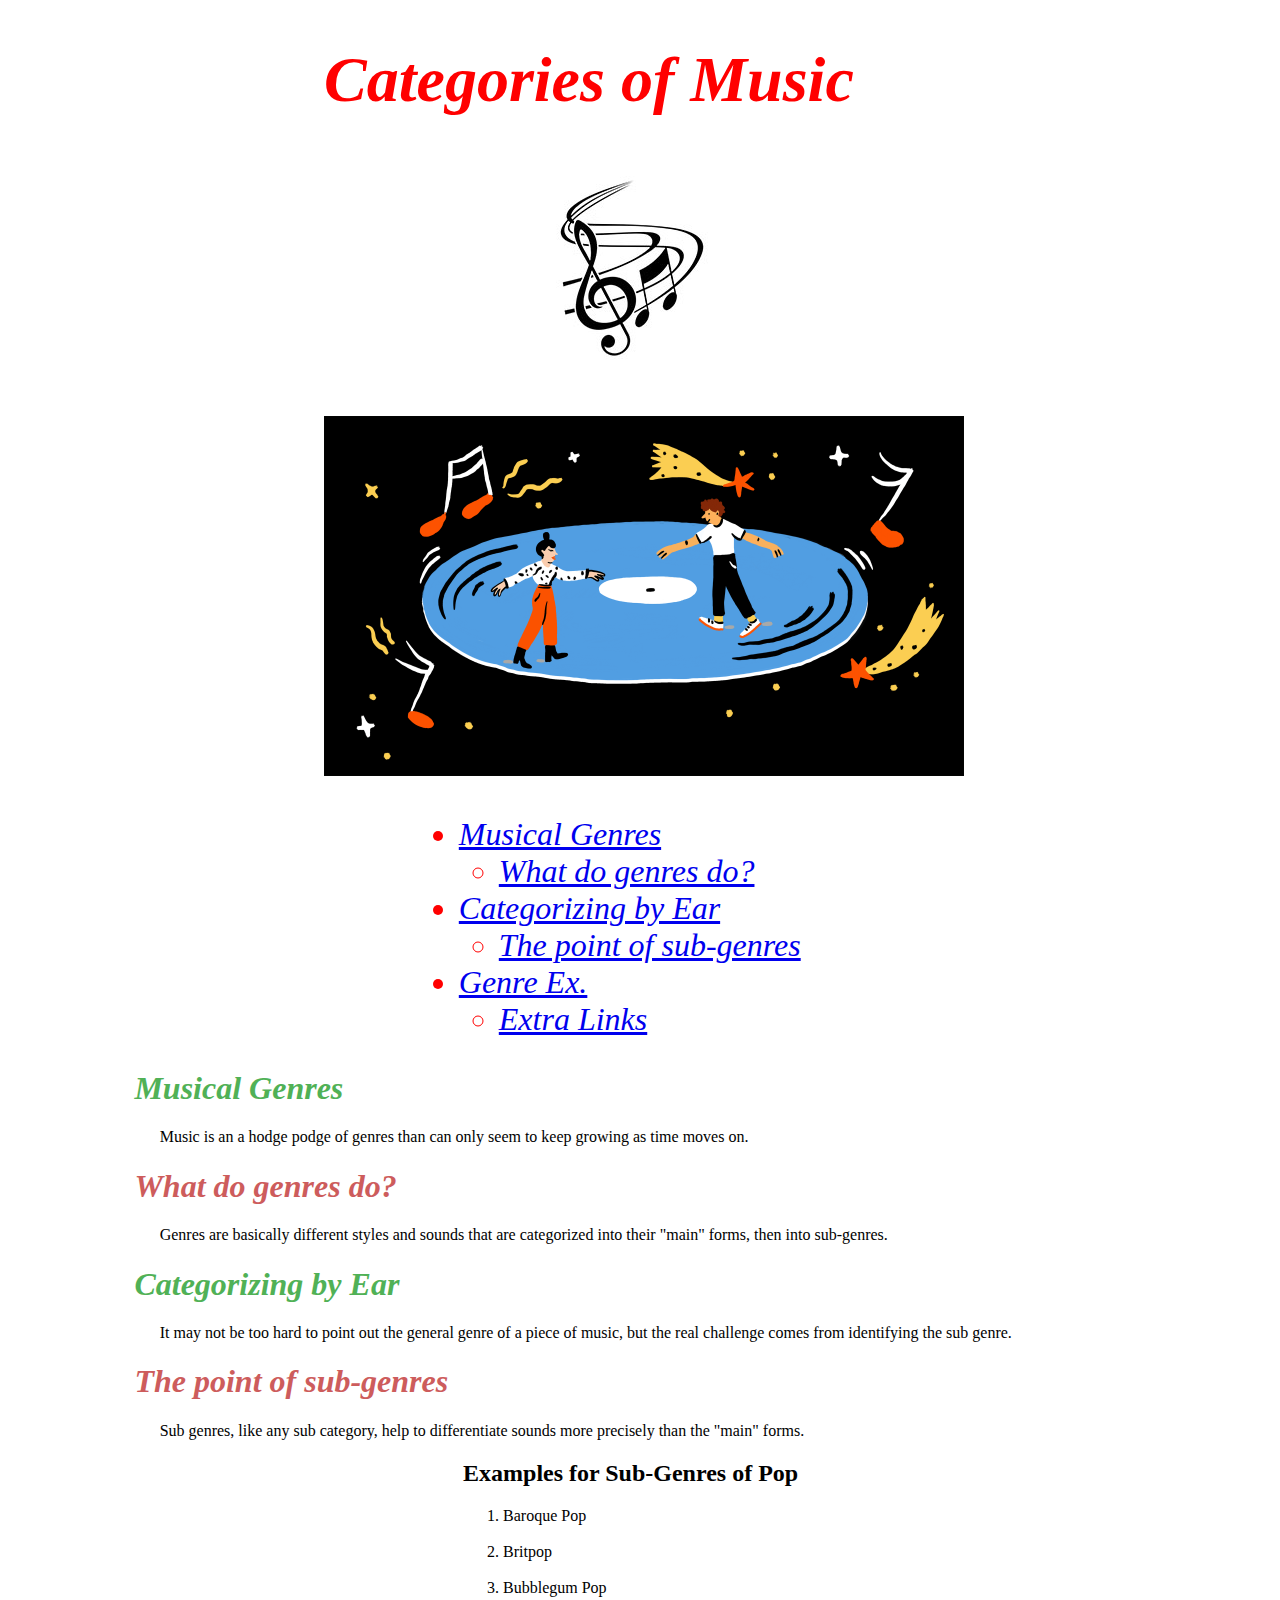
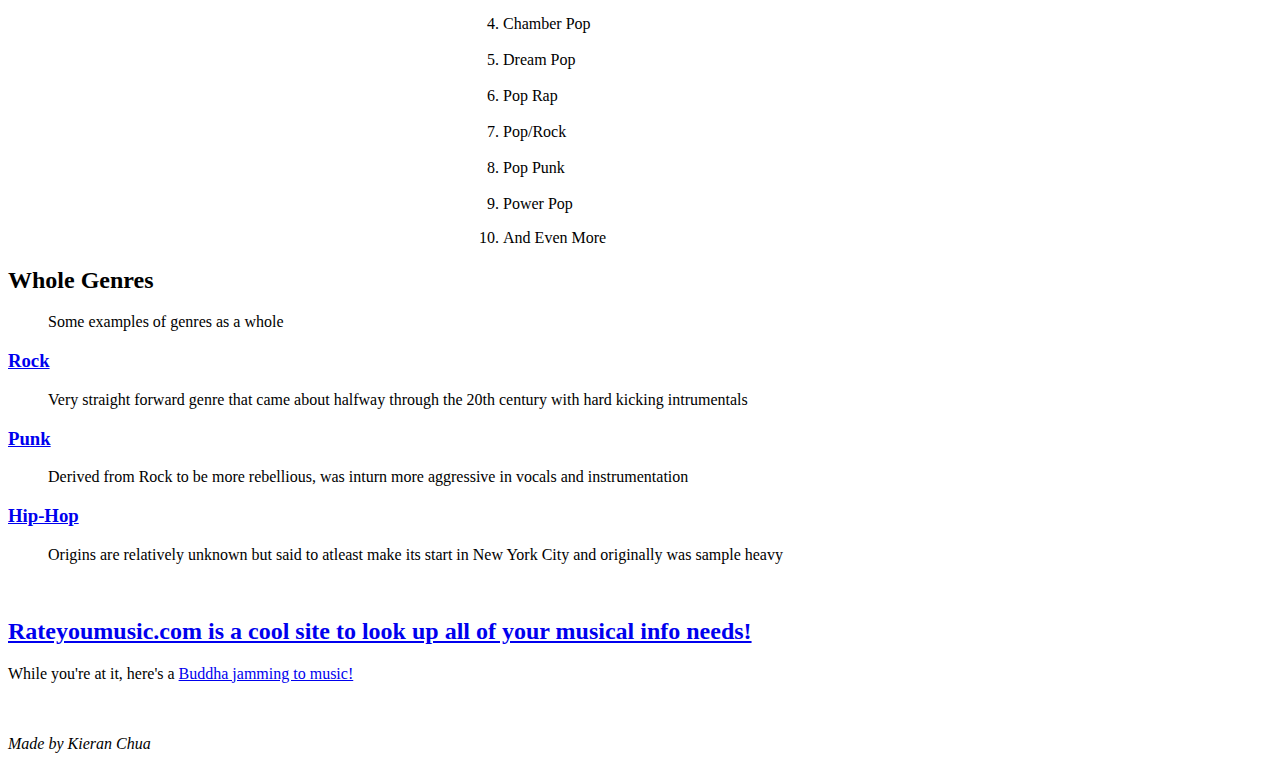
==== index.html @ b593fa6c "Update index.html" ====
<!doctype html>
<html>
<head>
<meta charset="utf-8">
<title>Musical Information</title>
	
	<style>
	
		div.Header {
			width: 50%;
			margin: 0 auto;
			color:red;
			font-family: Georgia,"Times New Roman",serif;
			font-size: 2em;
			font-weight: normal;
			font-style: italic;
		}
		
		nav.inventory {
			width:70%;
			margin:0 auto;
		}
		
		.pictureone {
			margin-left: 200px
		}
		
		.MG2 {
			width: 95%;
			margin: 0 auto;
		}
		div.MainGenre {
			width: 80%;
			margin: 0 auto;
		}
		
		div.SubGenre {
			width: 80%;
			margin: 0 auto;
		}
		
		.picturetwo {
			width: 640px;
			height: 360px;
			margin: auto;
		}
		
		.poplist {
			width: 35%;
			margin: auto;
		}
			
		
	
	</style>
	
	<link rel="stylesheet" href="styles.css">
		  
</head>

<body>
	<div class = "Header">
		<header>
			<h1 id="top">Categories of Music</h1>
		</header>
			<p><img src="assets/images/gallery_hero_il_fullxfull.1161451581_tez0.jpg" class = "pictureone"></p>
			<p><img src="assets/images/2019-Petrusch-BestAlbum (1).gif" width="" height="" alt="" class = "picturetwo"/></p>
		<nav class = "inventory">
			<ul>
			<li><a href="#one" title="Musical Genres">Musical Genres</a>
				<ul><li><a href="one-two" title="What do genres do?">What do genres do?</a></li></ul>
			</li>
			<li><a href="#two" title="Categorizing by Ear">Categorizing by Ear</a>
				<ul><li><a href="two-two" title="The point of sub-genres">The point of sub-genres</a></li></ul>
			</li>
			<li><a href="#three" title="Genre Ex.">Genre Ex.</a>
				<ul><li><a href="cool links" title="Extra Links">Extra Links</a></li></ul>
			</li>
			</ul>
		</nav>
	</div>
<div class = "MainGenre">
	<section>
  		<h1 class = "MG" style ="color:#50B156" id="one"><i>Musical Genres</i></h1>
  		<p class = "MG2">Music is an a hodge podge of genres than can only seem to keep growing as time moves on.</p>
	</section>
		
	<article>
  		<h1 class = "MG" style ="color: indianred" id="one-two"><i>What do genres do?</i></h1>
  		<p class = "MG2">Genres are basically different styles and sounds that are categorized into their "main" forms, then into sub-genres.</p>
	</article>
</div>	
<div class = "SubGenre">		
	<section>
  		<h1 class = "MG" style ="color:#50B156" id="two"><i>Categorizing by Ear</i></h1>
  		<p class = "MG2">It may not be too hard to point out the general genre of a piece of music, but the real challenge comes from identifying the sub genre.</p>
	</section>
		
	<article>
  		<h1 class = "MG" style ="color: indianred" id="two-two"><i>The point of sub-genres</i></h1>
  		<p class = "MG2">Sub genres, like any sub category, help to differentiate sounds more precisely than the "main" forms.</p>
	
		<aside class = "poplist">
			<h2 id="three">Examples for Sub-Genres of Pop</h2>
			<ol>
				<li>Baroque Pop</li> 
				<br><li>Britpop</li> 
				<br><li>Bubblegum Pop</li> 
				<br><li>Chamber Pop</li> 
				<br><li>Dream Pop</li> 
				<br><li>Pop Rap</li> 
				<br><li>Pop/Rock</li> 
				<br><li>Pop Punk</li> 
				<br><li>Power Pop</li>
				<li><p>And Even More</p></li>
			</ol>
		</aside>
	</article>
</div>		
	<div class="GenreExample">
		
		<dl>
			<h2><dt>Whole Genres</dt></h2>
			<dd>Some examples of genres as a whole</dd>
			<h3><dt><a href="rock.html" title="link to rock genre">Rock</a></dt></h3>
			<dd>Very straight forward genre that came about halfway through the 20th century with hard kicking intrumentals</dd>
			<h3><dt><a href="punk.html" title="link to punk genre">Punk</a></dt></h3>
			<dd>Derived from Rock to be more rebellious, was inturn more aggressive in vocals and instrumentation</dd>
			<h3><dt><a href="hiphop.html" title="link to hip hop genre">Hip-Hop</a></dt></h3>
			<dd>Origins are relatively unknown but said to atleast make its start in New York City and originally was sample heavy</dd>
		</dl>
		
	</div>
		<br>
		<h2 id="cool links"><a href="https://rateyourmusic.com/">Rateyoumusic.com is a cool site to look up all of your musical info needs!</a></h2>
		<p>While you're at it, here's a  <a href="assets/images/buddha-cartoon-illustration-street-art-work-sticker-funny-character-listens-loud-music-headphones-dances-like-107361161.jpg" title="Buddha jamming to music!" download>Buddha jamming to music!</a></p>
		<br>
		<br>
		<footer><i>Made by Kieran Chua</i></footer>
	
</body>
</html>
---- styles.css ----
@charset "utf-8";
/* CSS Document */
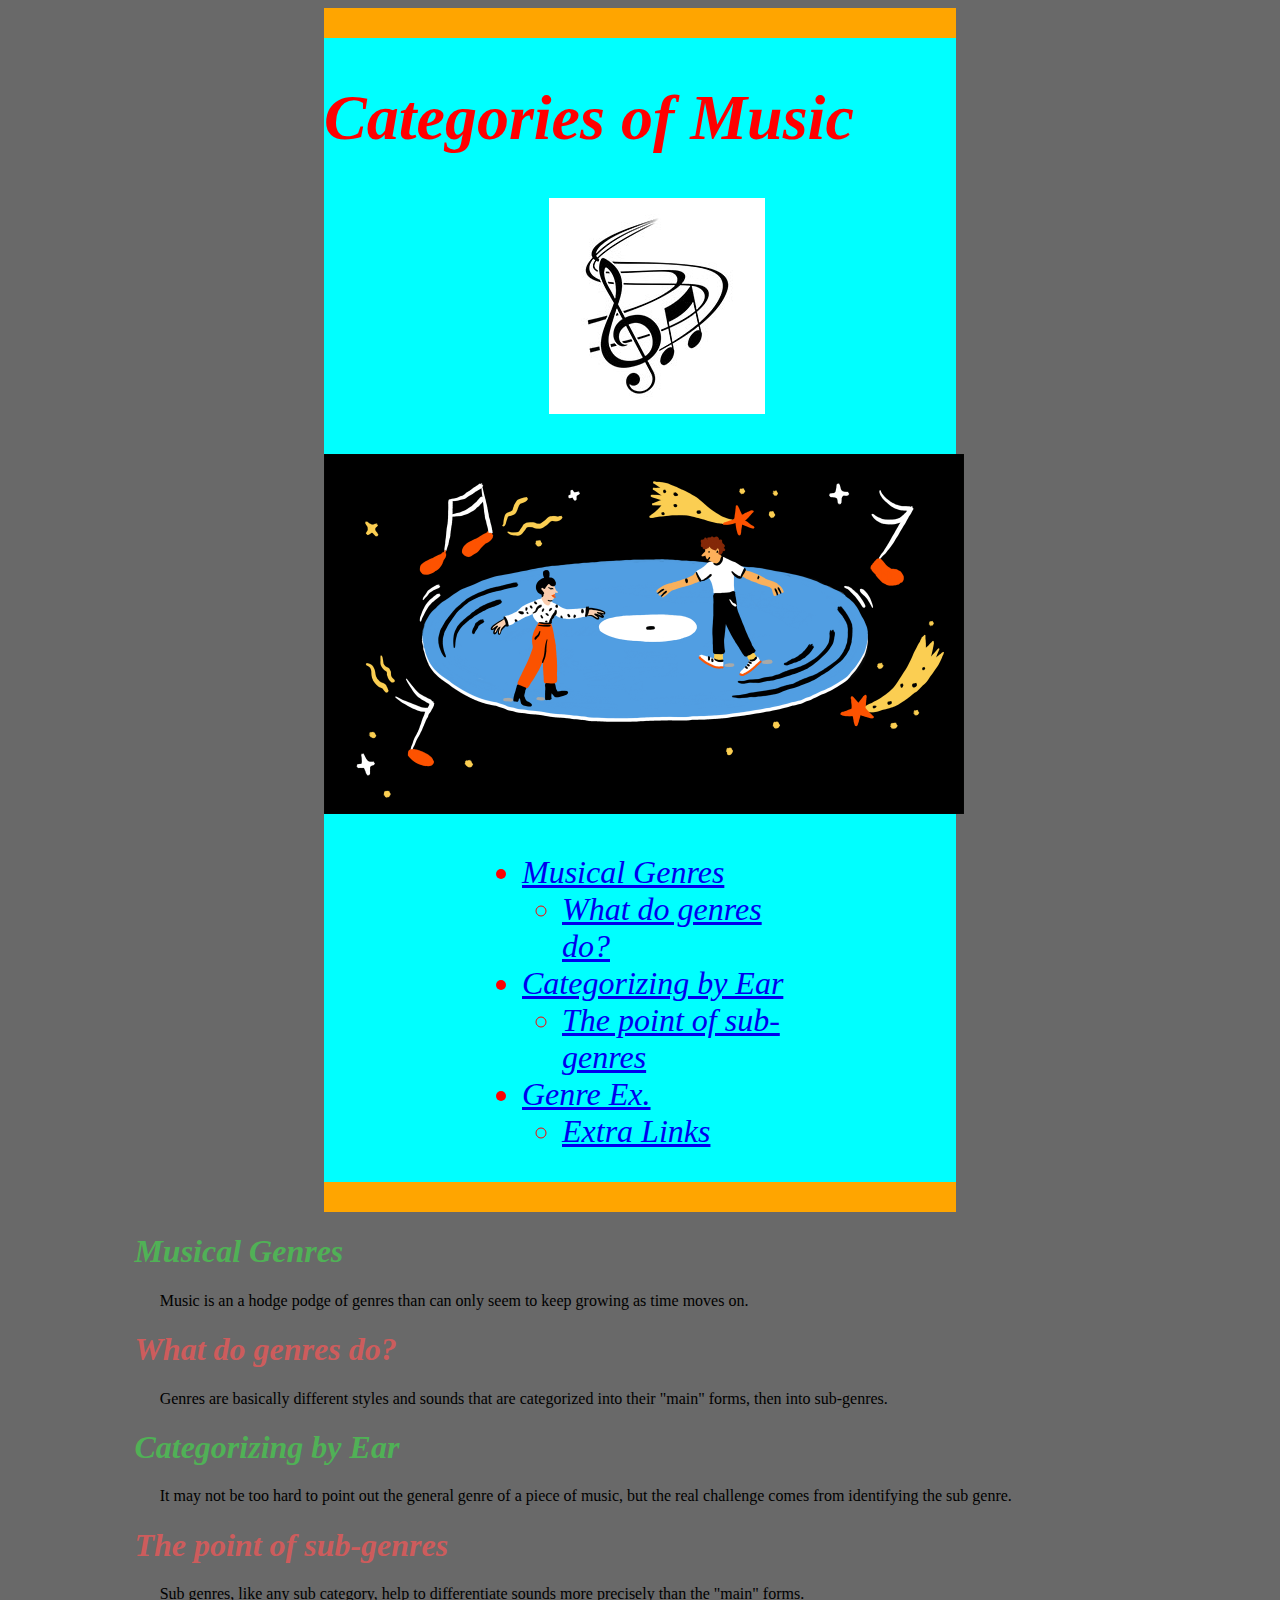
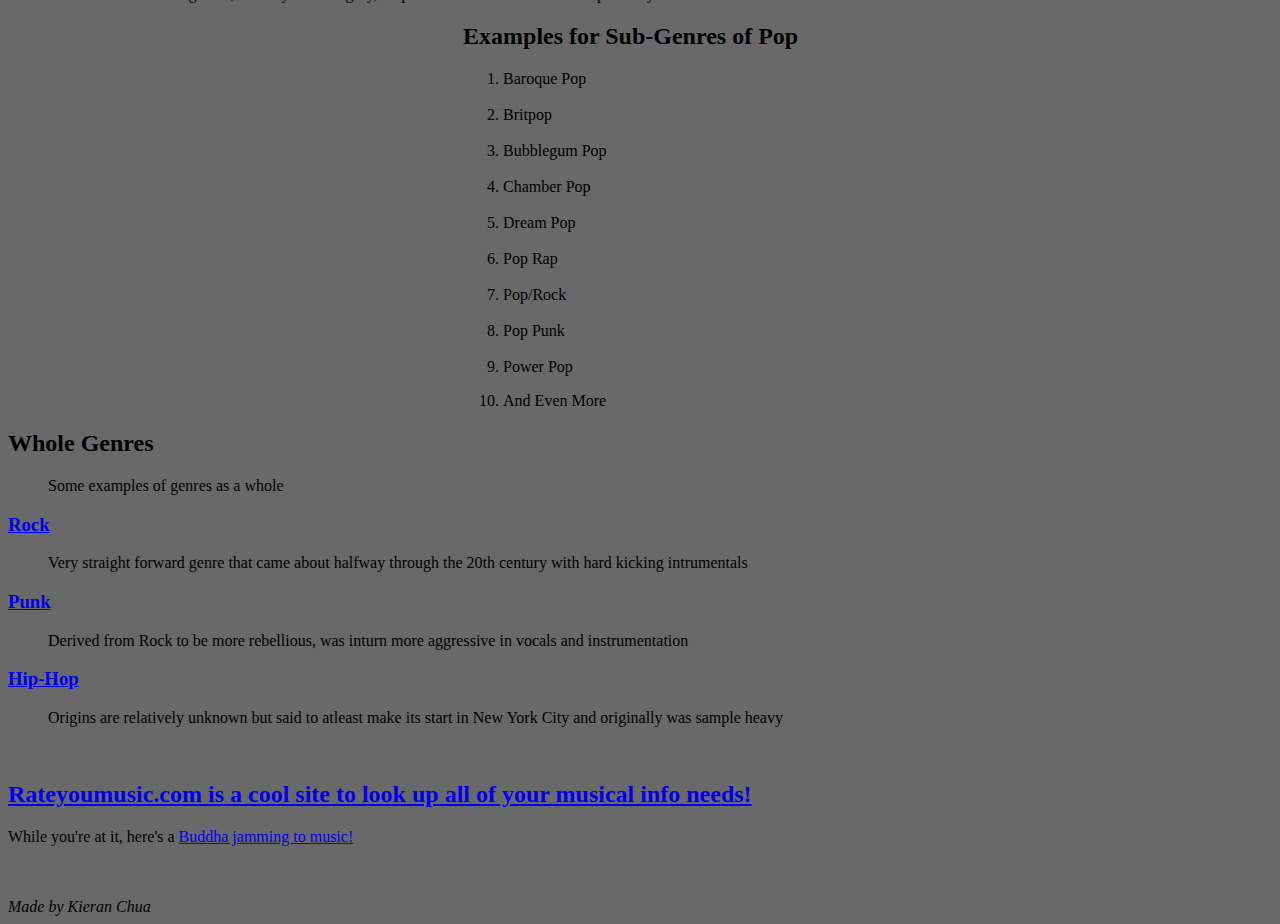
==== commit 2ae1da55: "Update index.html" ====
--- a/index.html
+++ b/index.html
@@ -6,23 +6,28 @@
 	
 	<style>
 	
+		html {
+			background-color: dimgray
+		}
 		div.Header {
 			width: 50%;
 			margin: 0 auto;
 			color:red;
 			font-family: Georgia,"Times New Roman",serif;
 			font-size: 2em;
-			font-weight: normal;
 			font-style: italic;
+			background-color: aqua;
+			border-top: 30px solid orange;
+			border-bottom: 30px solid orange;
 		}
 		
 		nav.inventory {
-			width:70%;
+			width:50%;
 			margin:0 auto;
 		}
 		
 		.pictureone {
-			margin-left: 200px
+			margin-left: 225px
 		}
 		
 		.MG2 {
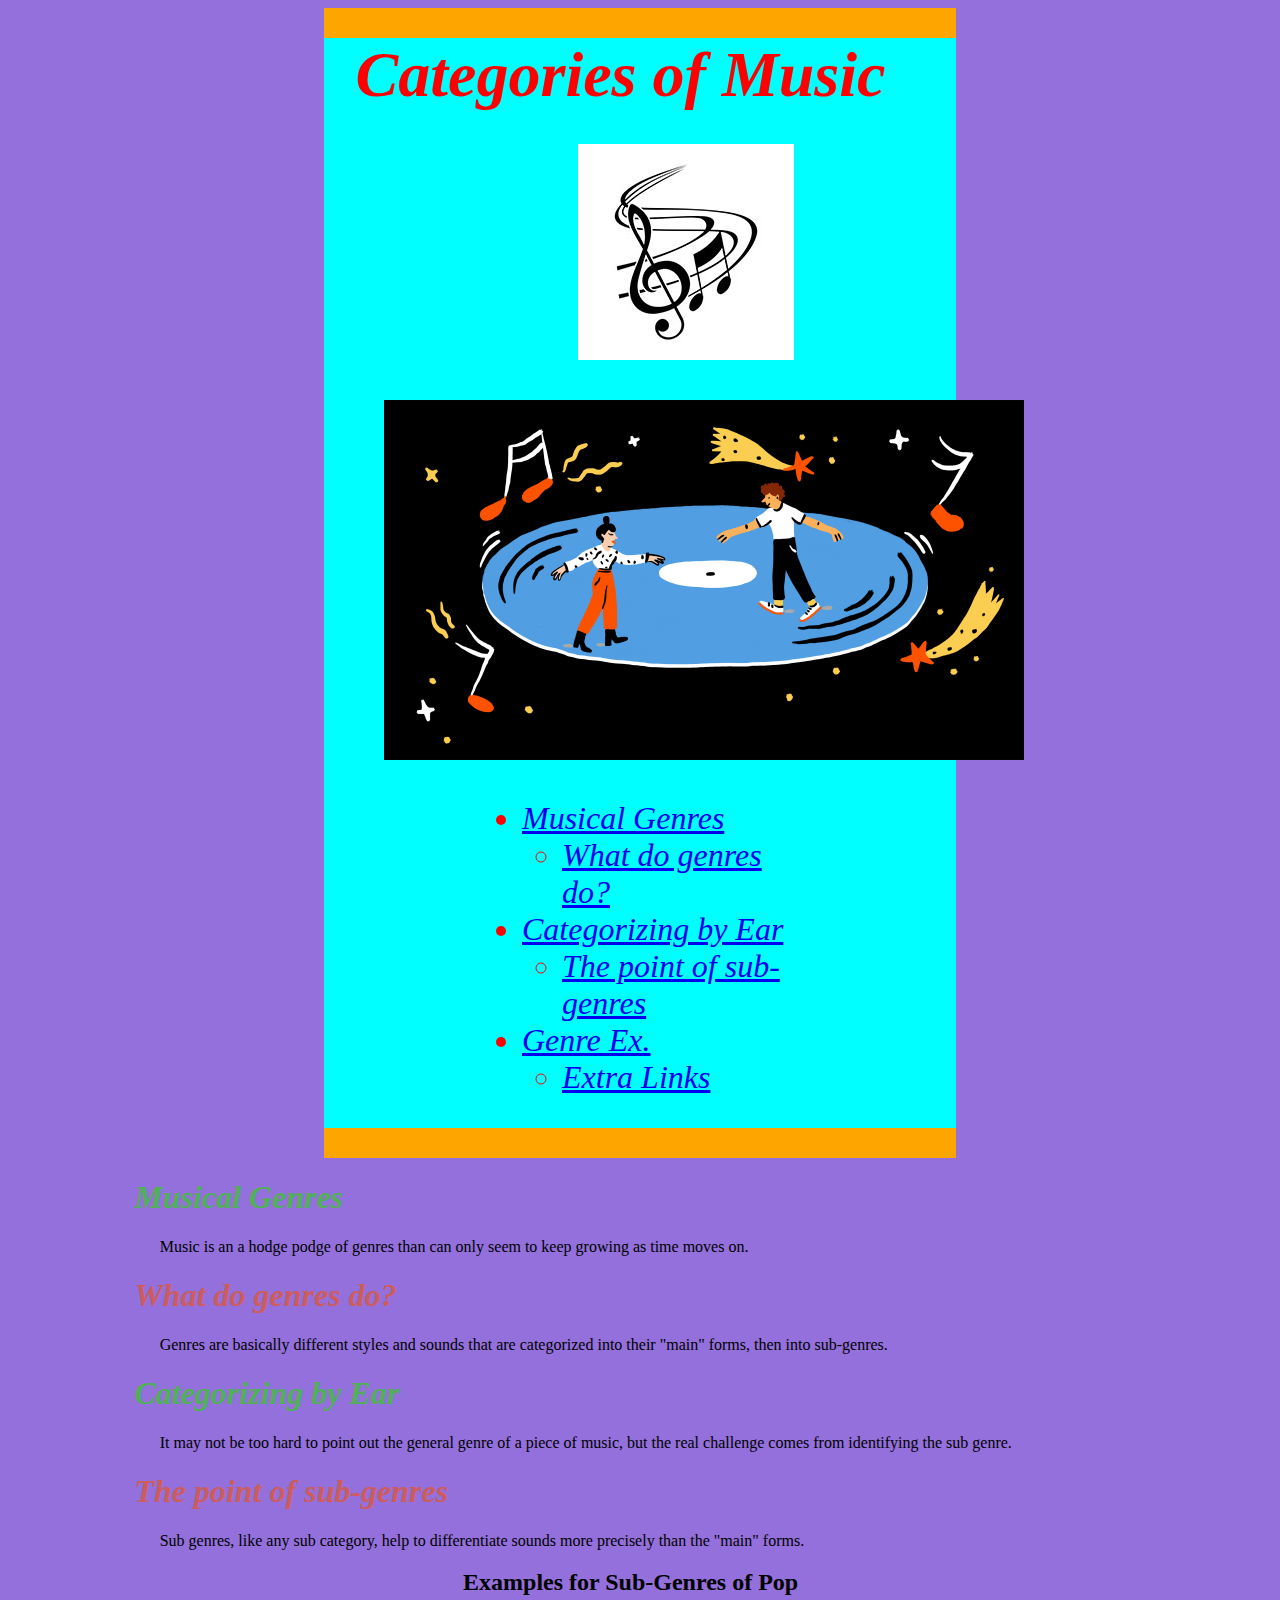
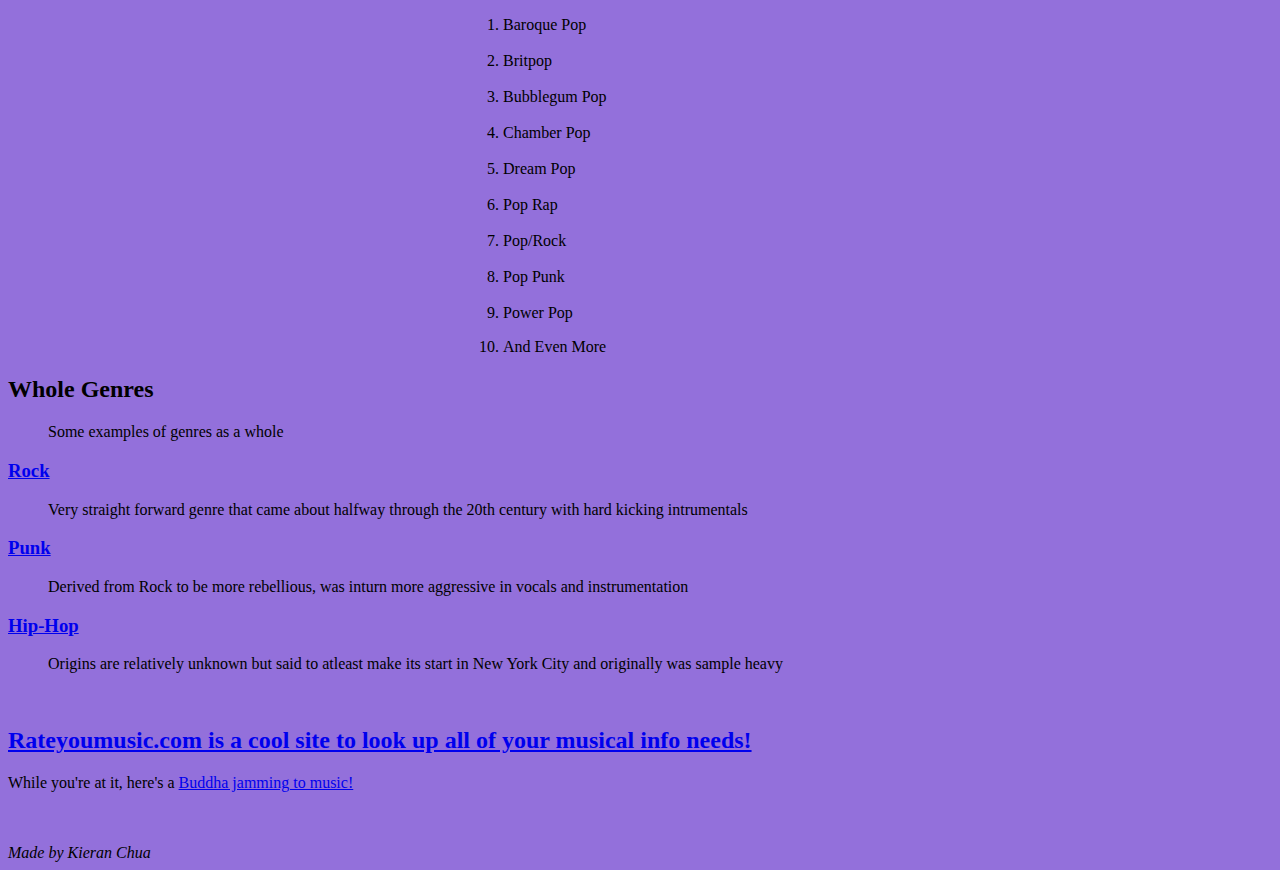
==== commit 7e3c7fc9: "Update index.html" ====
--- a/index.html
+++ b/index.html
@@ -7,7 +7,12 @@
 	<style>
 	
 		html {
-			background-color: dimgray
+			background-color: mediumpurple
+		}
+		
+		.top {
+			width: 90%;
+			margin: auto;
 		}
 		div.Header {
 			width: 50%;
@@ -27,7 +32,7 @@
 		}
 		
 		.pictureone {
-			margin-left: 225px
+			margin-left: 254px
 		}
 		
 		.MG2 {
@@ -47,7 +52,7 @@
 		.picturetwo {
 			width: 640px;
 			height: 360px;
-			margin: auto;
+			margin-left: 60px;
 		}
 		
 		.poplist {
@@ -66,7 +71,7 @@
 <body>
 	<div class = "Header">
 		<header>
-			<h1 id="top">Categories of Music</h1>
+			<h1 id="top" class="top">Categories of Music</h1>
 		</header>
 			<p><img src="assets/images/gallery_hero_il_fullxfull.1161451581_tez0.jpg" class = "pictureone"></p>
 			<p><img src="assets/images/2019-Petrusch-BestAlbum (1).gif" width="" height="" alt="" class = "picturetwo"/></p>
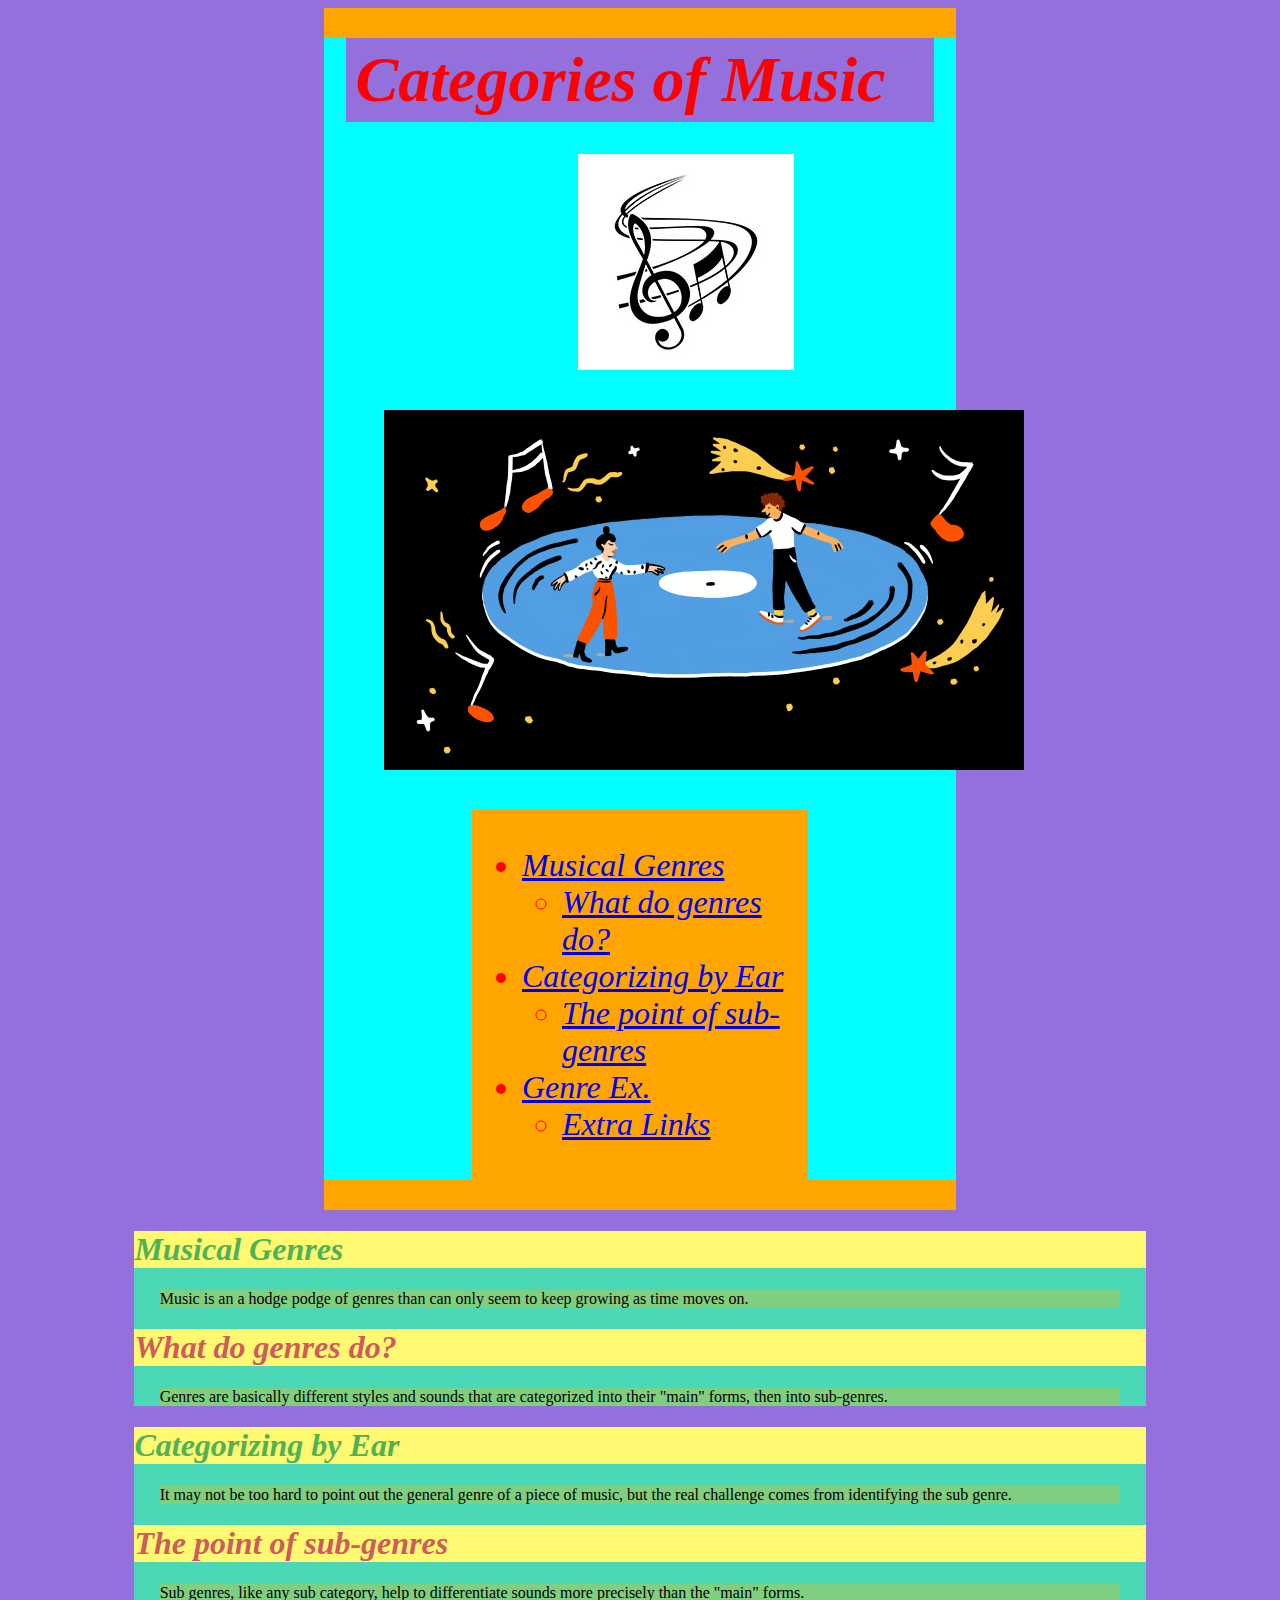
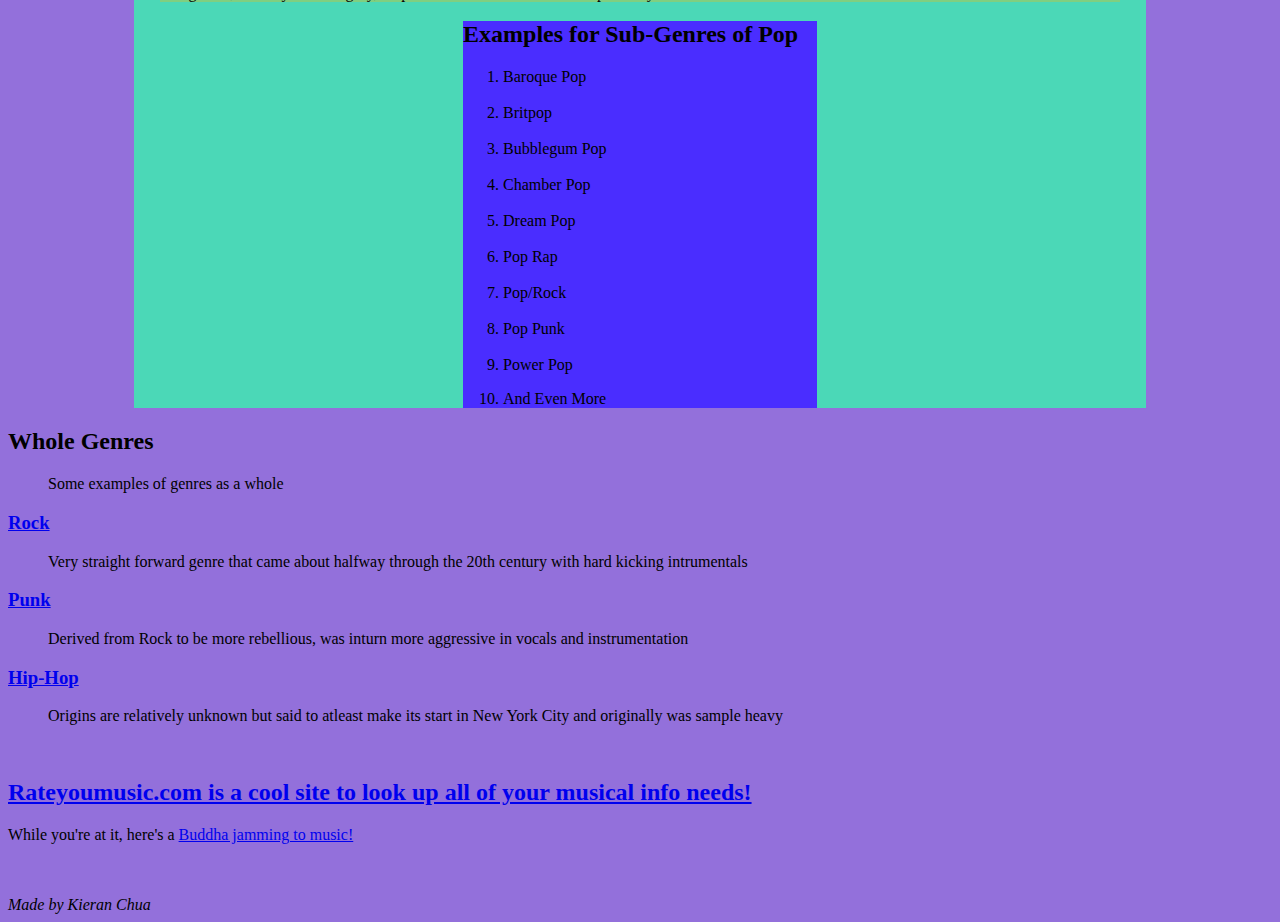
==== commit 19b9596a: "Update index.html" ====
--- a/index.html
+++ b/index.html
@@ -13,7 +13,18 @@
 		.top {
 			width: 90%;
 			margin: auto;
+			padding: 5px 10px;
+			background: mediumpurple;
 		}
+		
+		.inventory {
+			width:50%;
+			margin:0 auto;
+			padding: 5px 10px;
+			background: orange;
+			
+		}
+		
 		div.Header {
 			width: 50%;
 			margin: 0 auto;
@@ -24,29 +35,32 @@
 			background-color: aqua;
 			border-top: 30px solid orange;
 			border-bottom: 30px solid orange;
-		}
 		
-		nav.inventory {
-			width:50%;
-			margin:0 auto;
 		}
 		
 		.pictureone {
 			margin-left: 254px
 		}
 		
+		.MG{
+			background:#FFF971
+		}
+		
 		.MG2 {
 			width: 95%;
 			margin: 0 auto;
+			background: #80CF80
 		}
 		div.MainGenre {
 			width: 80%;
 			margin: 0 auto;
+			background: #4BD8B7;
 		}
 		
 		div.SubGenre {
 			width: 80%;
 			margin: 0 auto;
+			background: #4BD8B7;
 		}
 		
 		.picturetwo {
@@ -58,6 +72,7 @@
 		.poplist {
 			width: 35%;
 			margin: auto;
+			background: #4A2DFF
 		}
 			
 		
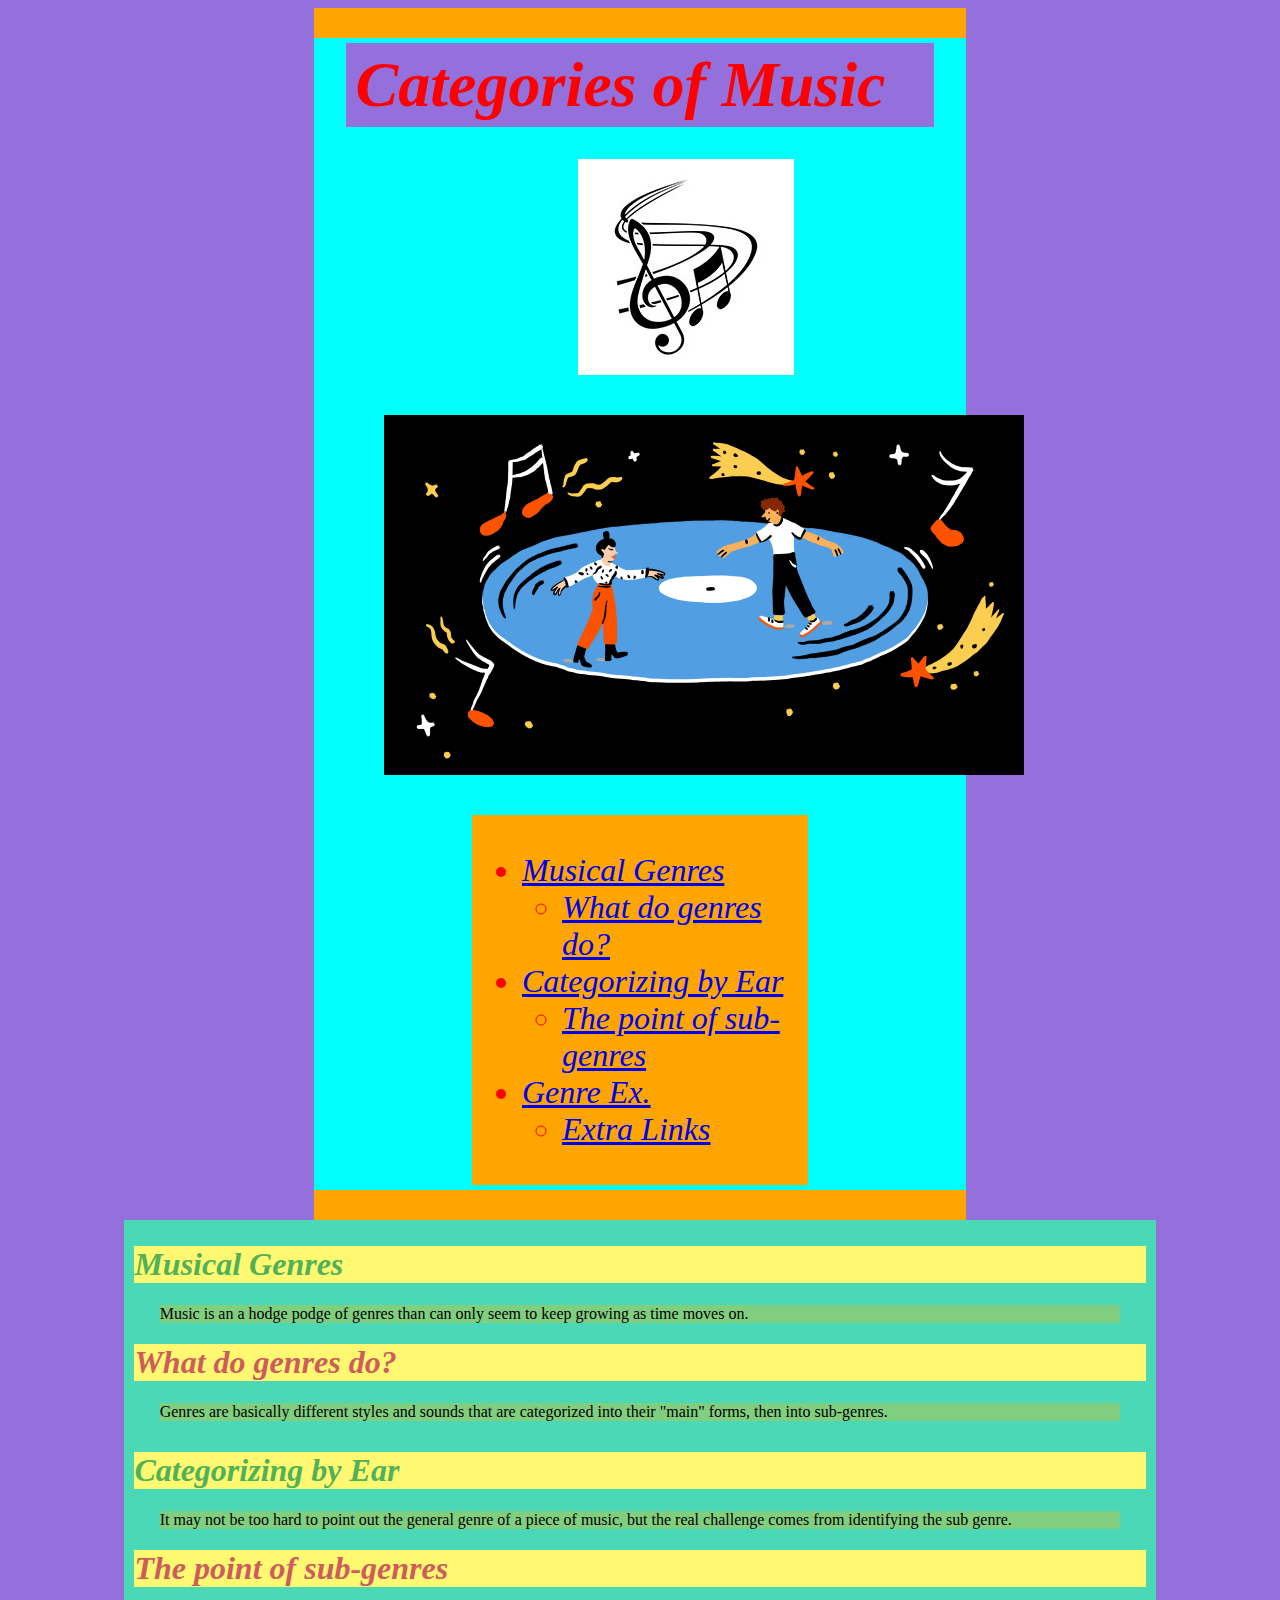
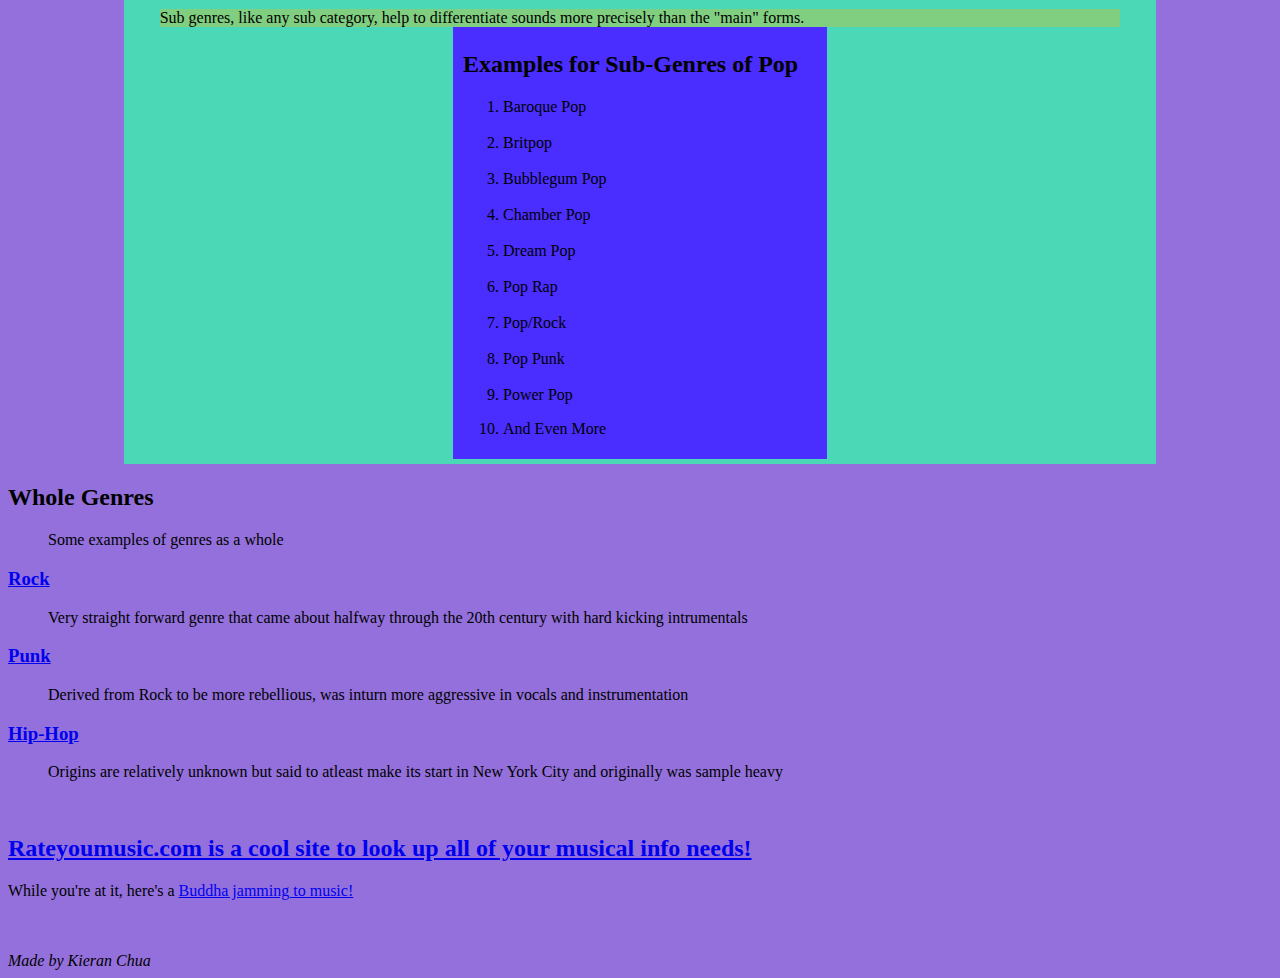
==== commit 99f0f91a: "Update index.html" ====
--- a/index.html
+++ b/index.html
@@ -35,6 +35,7 @@
 			background-color: aqua;
 			border-top: 30px solid orange;
 			border-bottom: 30px solid orange;
+			padding: 5px 10px;
 		
 		}
 		
@@ -50,17 +51,20 @@
 			width: 95%;
 			margin: 0 auto;
 			background: #80CF80
+				
 		}
 		div.MainGenre {
 			width: 80%;
 			margin: 0 auto;
 			background: #4BD8B7;
+			padding: 5px 10px;
 		}
 		
 		div.SubGenre {
 			width: 80%;
 			margin: 0 auto;
 			background: #4BD8B7;
+			padding: 5px 10px;
 		}
 		
 		.picturetwo {
@@ -72,10 +76,13 @@
 		.poplist {
 			width: 35%;
 			margin: auto;
+			padding: 5px 10px;
 			background: #4A2DFF
 		}
 			
-		
+		.extra{
+			background: 
+		}
 	
 	</style>
 	
@@ -144,7 +151,7 @@
 </div>		
 	<div class="GenreExample">
 		
-		<dl>
+		<dl class = "extra">
 			<h2><dt>Whole Genres</dt></h2>
 			<dd>Some examples of genres as a whole</dd>
 			<h3><dt><a href="rock.html" title="link to rock genre">Rock</a></dt></h3>
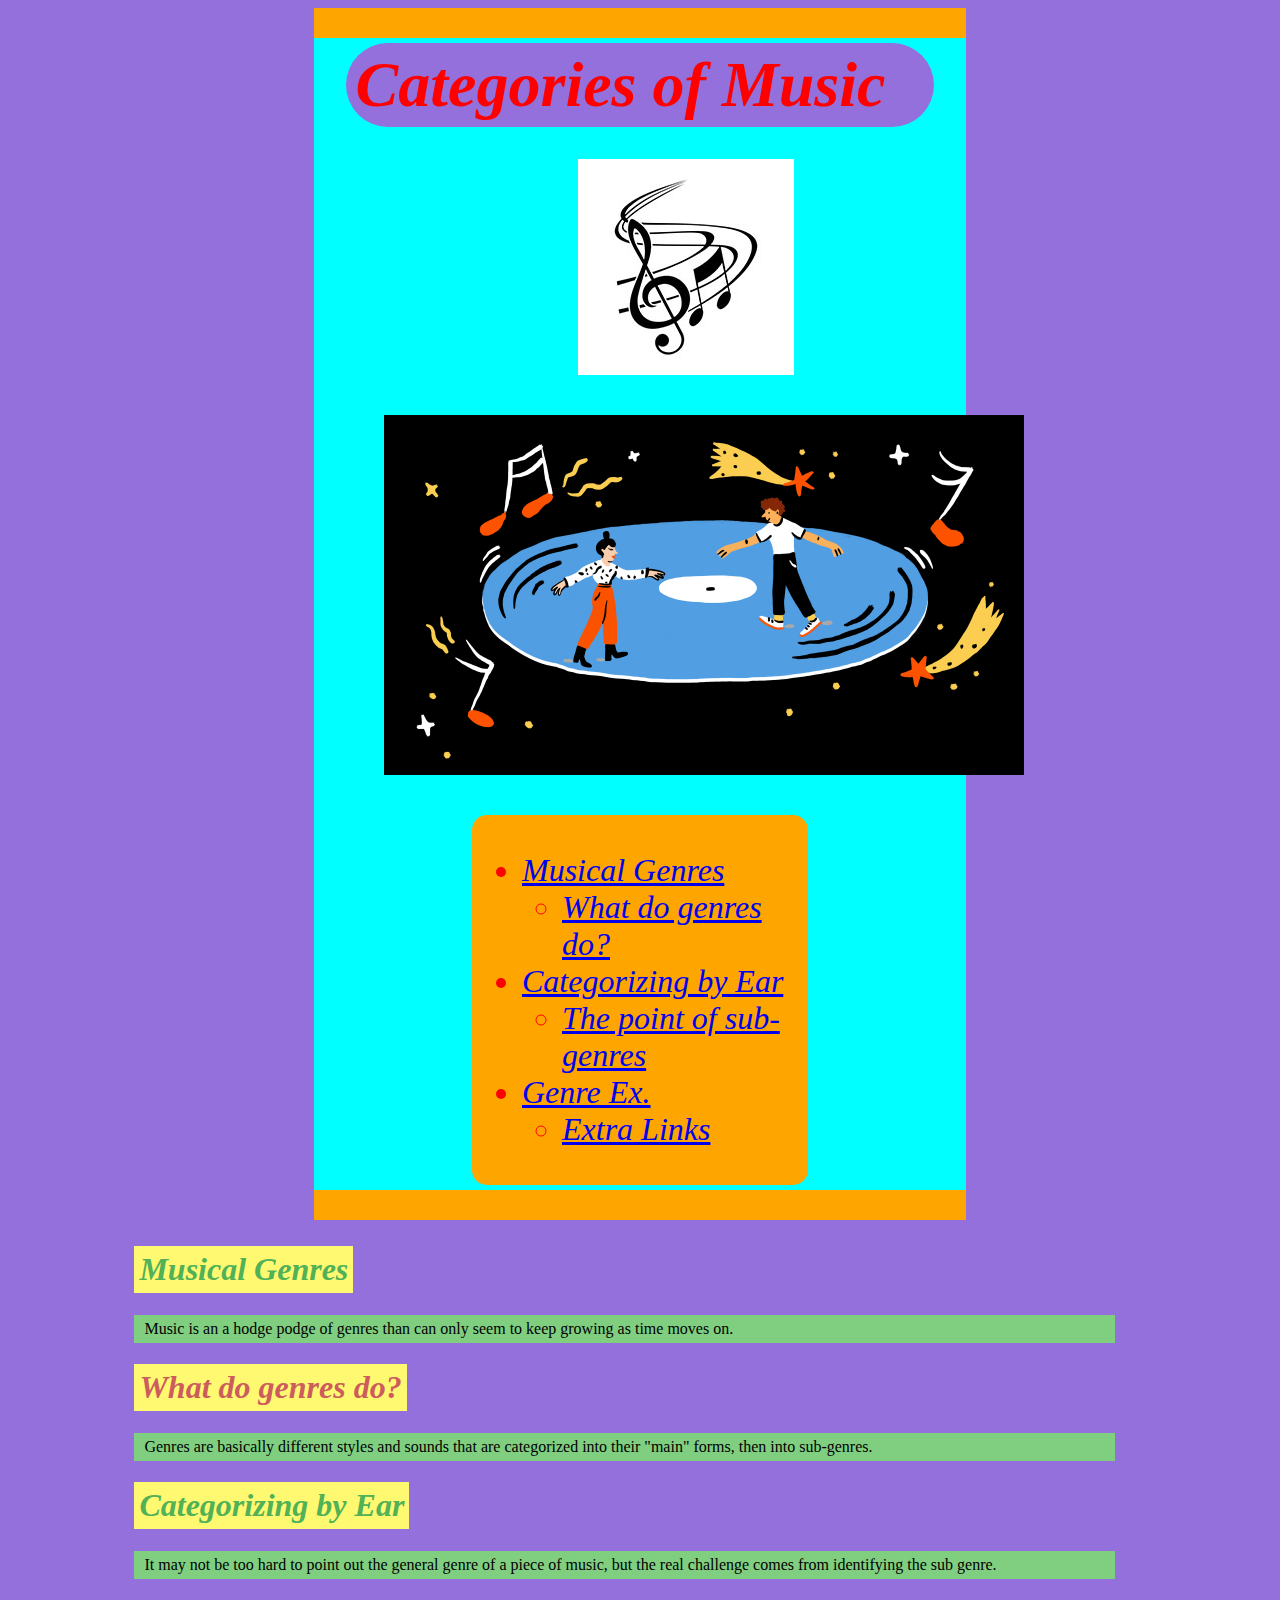
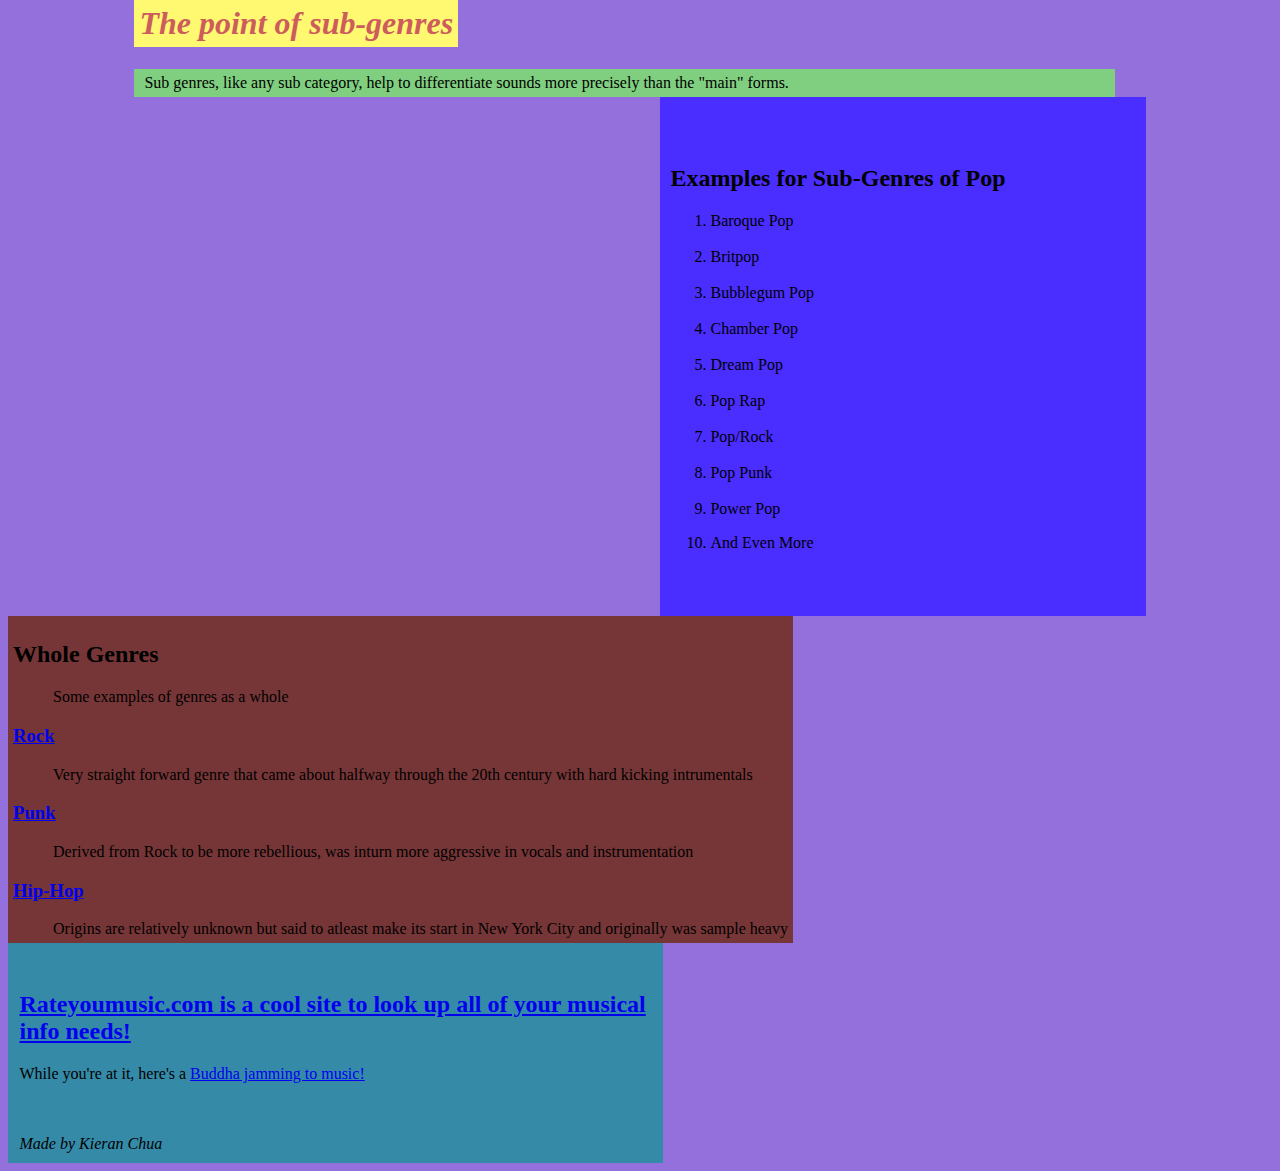
==== commit 90d522f9: "Update index.html" ====
--- a/index.html
+++ b/index.html
@@ -15,6 +15,7 @@
 			margin: auto;
 			padding: 5px 10px;
 			background: mediumpurple;
+			border-radius: 50px;
 		}
 		
 		.inventory {
@@ -22,6 +23,7 @@
 			margin:0 auto;
 			padding: 5px 10px;
 			background: orange;
+			border-radius: 15px;
 			
 		}
 		
@@ -43,28 +45,45 @@
 			margin-left: 254px
 		}
 		
+		.poplist {
+			width: 46%;
+			margin: auto;
+			padding: 48.5px 10px;
+			background: #4A2DFF;
+			float: right;
+		}
+		
 		.MG{
-			background:#FFF971
+			background:#FFF971;
+			padding: 5px 5px;
+			float: left;
+			
+			
 		}
 		
 		.MG2 {
 			width: 95%;
 			margin: 0 auto;
-			background: #80CF80
+			background: #80CF80;
+			padding: 5px 10px;
+			float: left;
+				
+				
 				
 		}
 		div.MainGenre {
 			width: 80%;
 			margin: 0 auto;
-			background: #4BD8B7;
 			padding: 5px 10px;
+			border-radius: 15px;
+			
 		}
 		
 		div.SubGenre {
 			width: 80%;
 			margin: 0 auto;
-			background: #4BD8B7;
 			padding: 5px 10px;
+			border-radius: 15px;
 		}
 		
 		.picturetwo {
@@ -73,17 +92,21 @@
 			margin-left: 60px;
 		}
 		
-		.poplist {
-			width: 35%;
-			margin: auto;
-			padding: 5px 10px;
-			background: #4A2DFF
-		}
+		
 			
 		.extra{
-			background: 
+			margin: 0 auto;
+			background: #763637;
+			padding: 5px 5px;
+			float: left;
 		}
 	
+		.extra2{
+			width: 50%;
+			background:#358AA8;
+			padding: 10px 11.5px;
+			clear: left;
+		}
 	</style>
 	
 	<link rel="stylesheet" href="styles.css">
@@ -131,7 +154,7 @@
 	<article>
   		<h1 class = "MG" style ="color: indianred" id="two-two"><i>The point of sub-genres</i></h1>
   		<p class = "MG2">Sub genres, like any sub category, help to differentiate sounds more precisely than the "main" forms.</p>
-	
+
 		<aside class = "poplist">
 			<h2 id="three">Examples for Sub-Genres of Pop</h2>
 			<ol>
@@ -163,12 +186,13 @@
 		</dl>
 		
 	</div>
+	<div class = "extra2">
 		<br>
 		<h2 id="cool links"><a href="https://rateyourmusic.com/">Rateyoumusic.com is a cool site to look up all of your musical info needs!</a></h2>
 		<p>While you're at it, here's a  <a href="assets/images/buddha-cartoon-illustration-street-art-work-sticker-funny-character-listens-loud-music-headphones-dances-like-107361161.jpg" title="Buddha jamming to music!" download>Buddha jamming to music!</a></p>
 		<br>
 		<br>
 		<footer><i>Made by Kieran Chua</i></footer>
-	
+	</div>
 </body>
 </html>
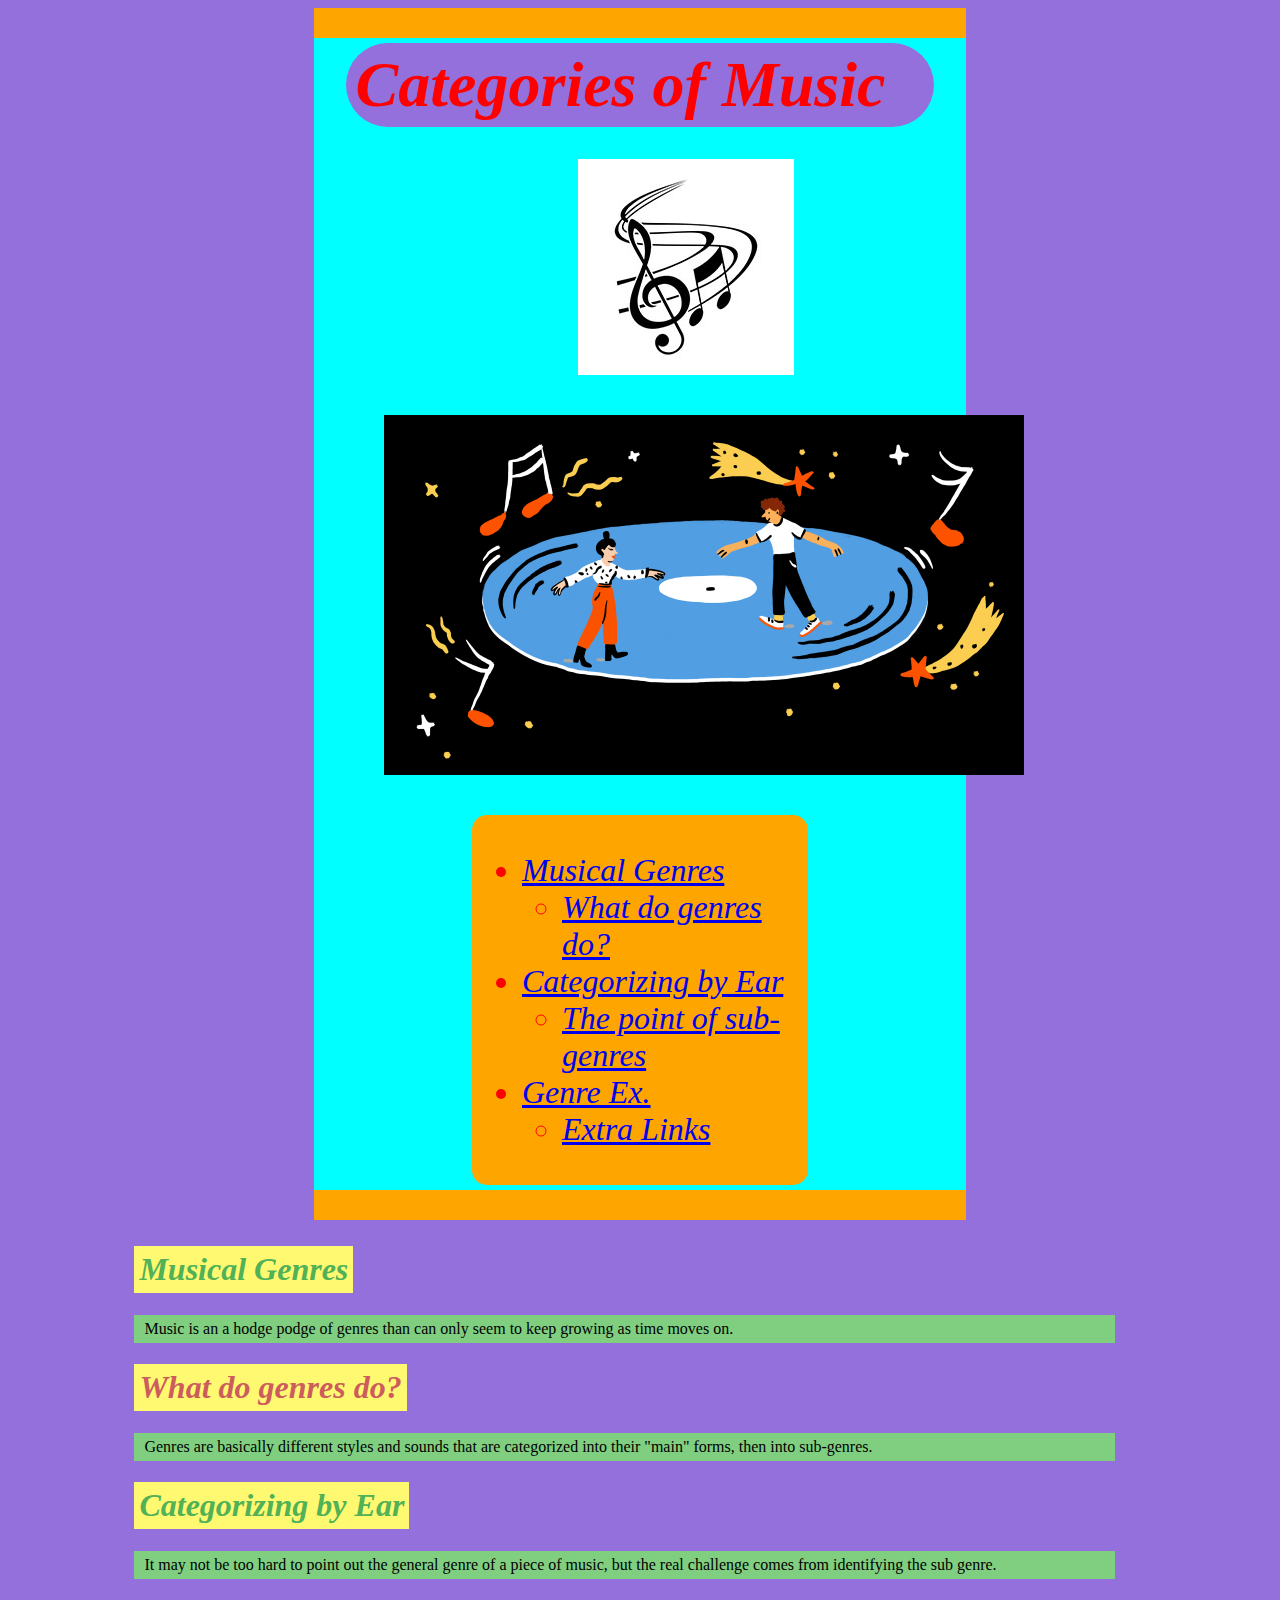
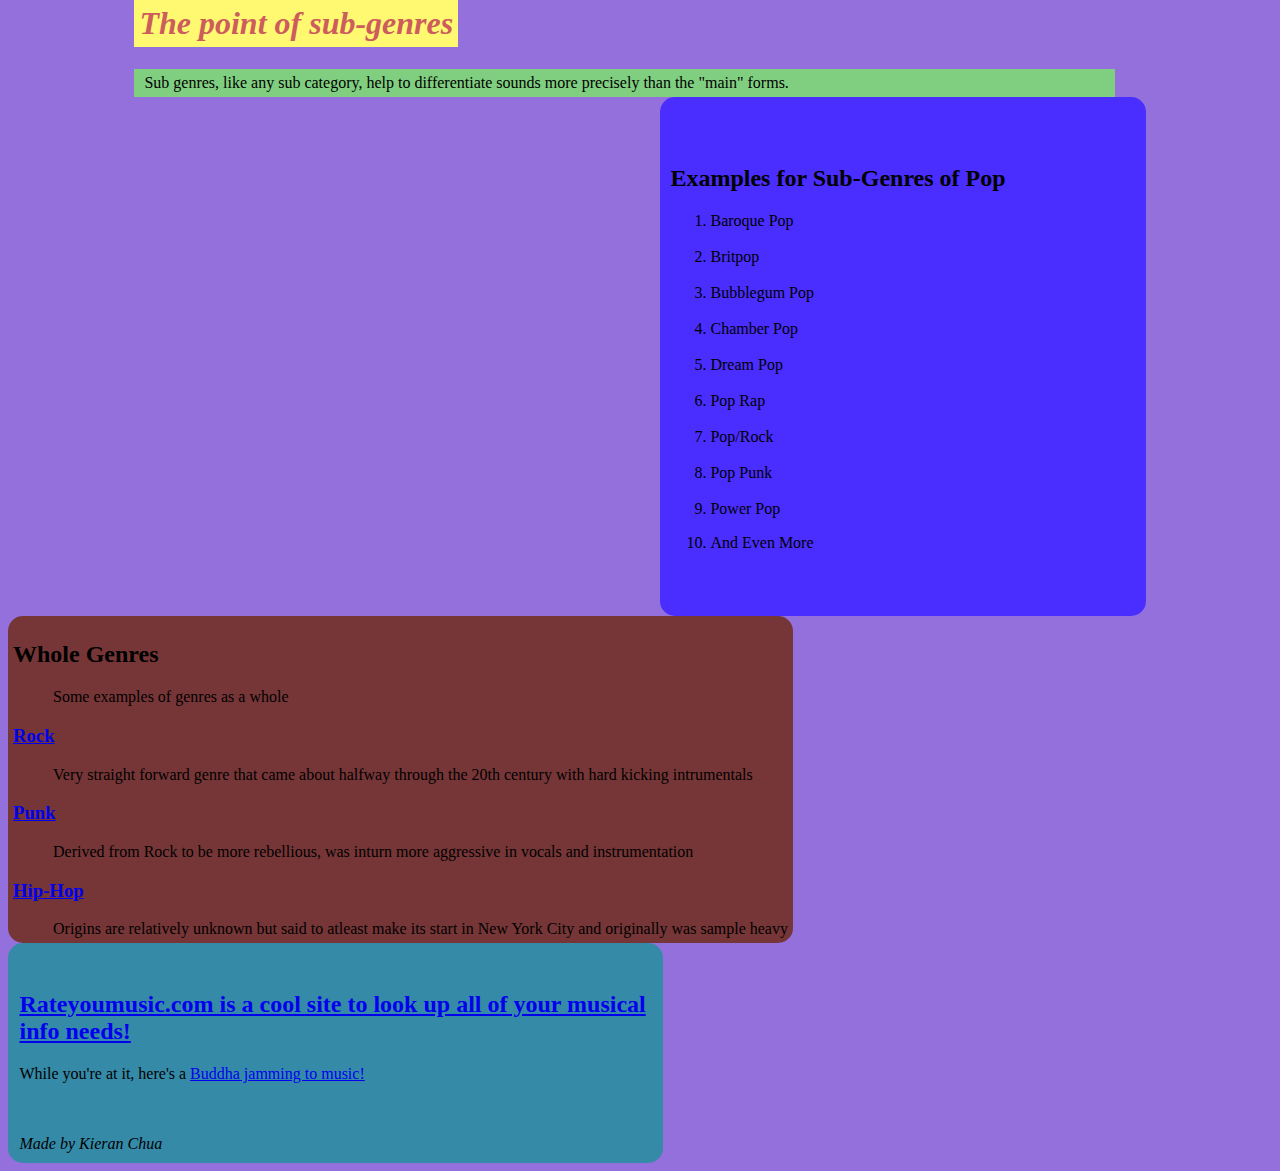
==== commit c1943ae2: "Update index.html" ====
--- a/index.html
+++ b/index.html
@@ -46,11 +46,13 @@
 		}
 		
 		.poplist {
+			height: 90%;
 			width: 46%;
 			margin: auto;
 			padding: 48.5px 10px;
 			background: #4A2DFF;
 			float: right;
+			border-radius: 15px;
 		}
 		
 		.MG{
@@ -99,6 +101,7 @@
 			background: #763637;
 			padding: 5px 5px;
 			float: left;
+			border-radius: 15px;
 		}
 	
 		.extra2{
@@ -106,6 +109,7 @@
 			background:#358AA8;
 			padding: 10px 11.5px;
 			clear: left;
+			border-radius: 15px;
 		}
 	</style>
 	
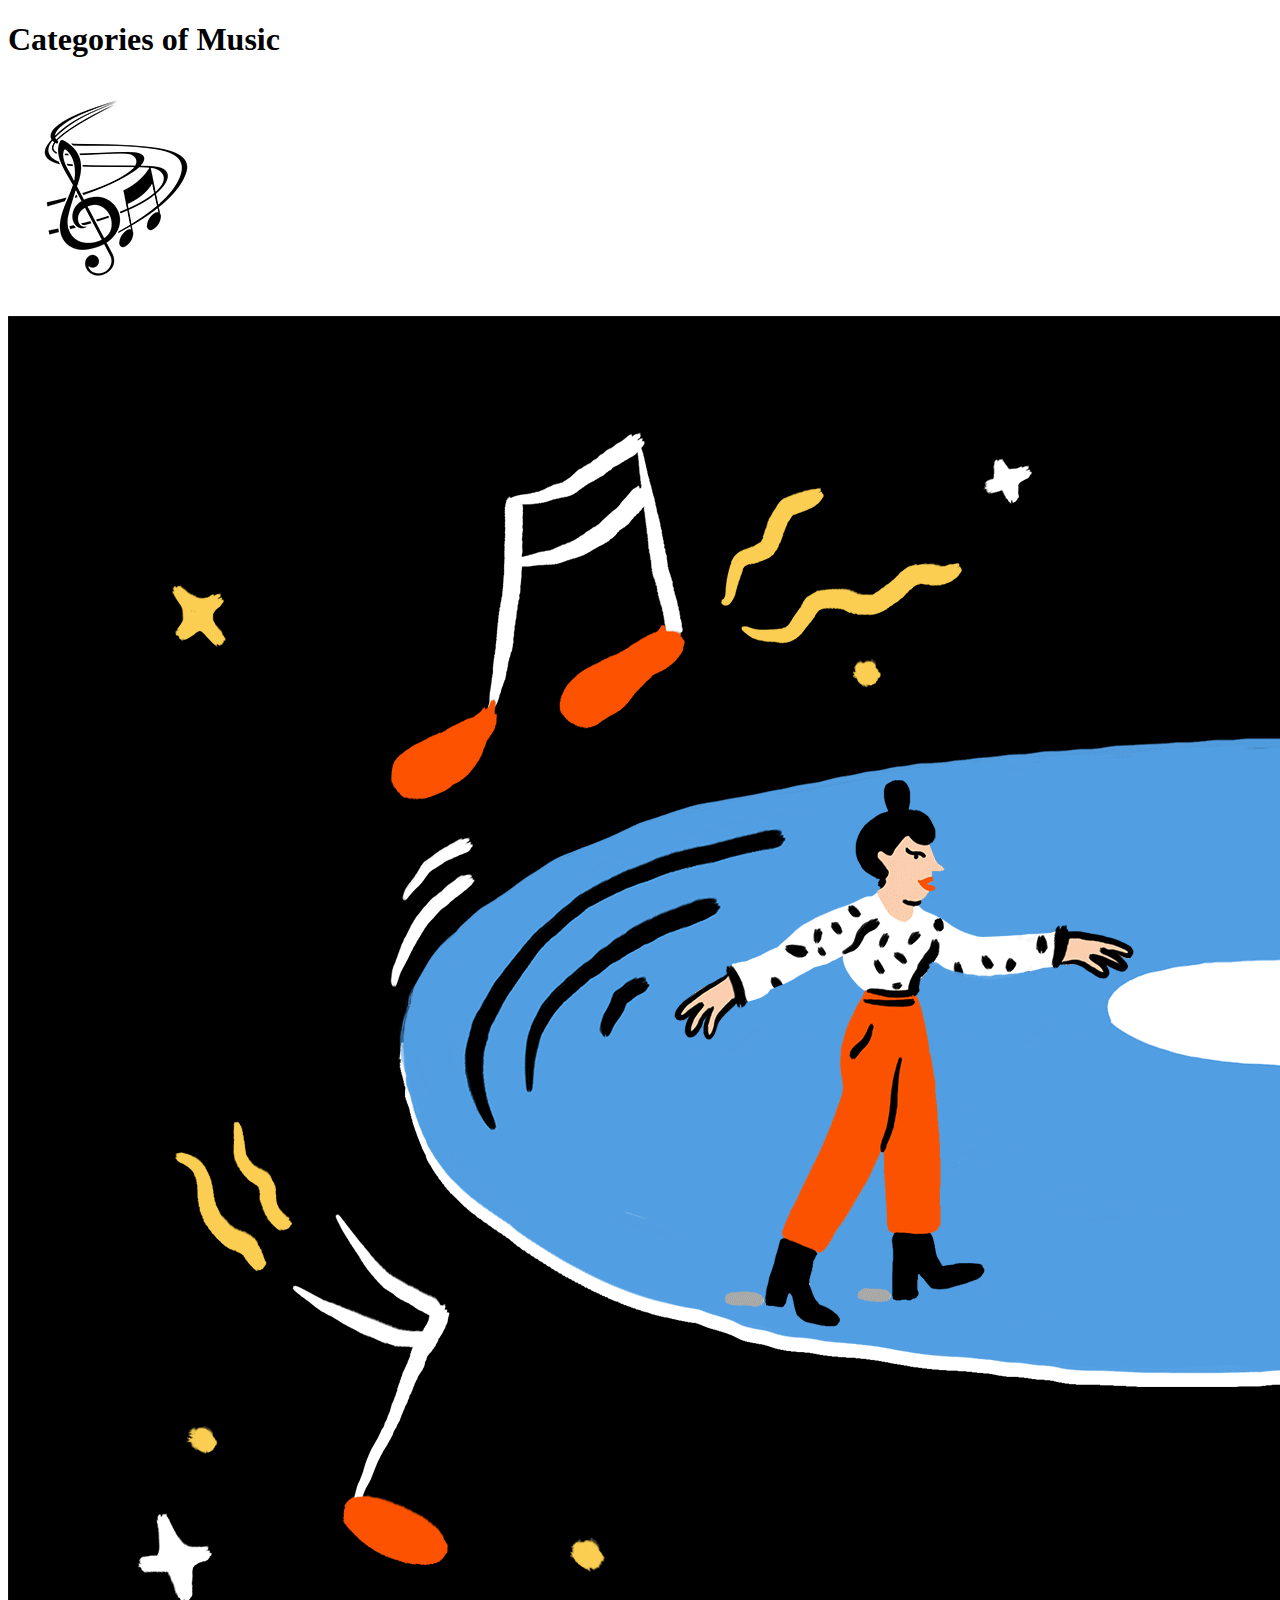
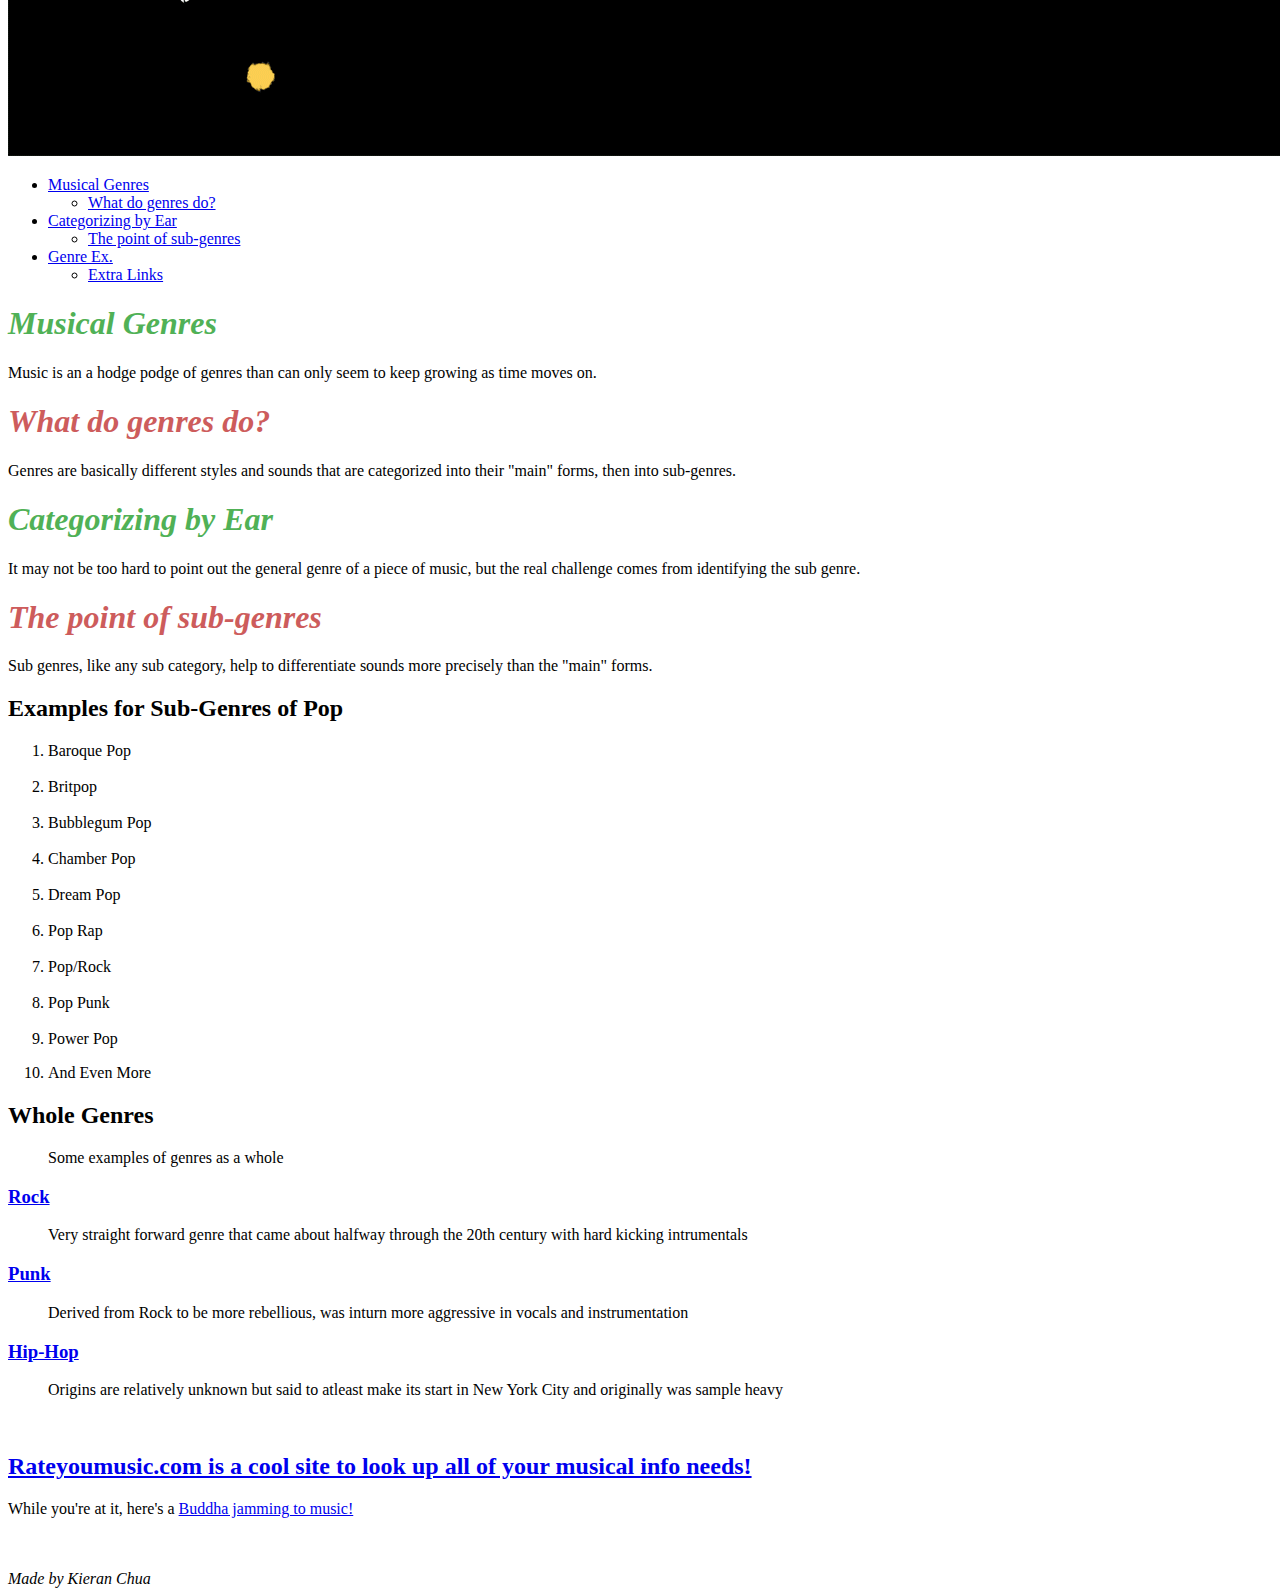
==== commit 049049c7: "Update index.html" ====
--- a/index.html
+++ b/index.html
@@ -4,114 +4,6 @@
 <meta charset="utf-8">
 <title>Musical Information</title>
 	
-	<style>
-	
-		html {
-			background-color: mediumpurple
-		}
-		
-		.top {
-			width: 90%;
-			margin: auto;
-			padding: 5px 10px;
-			background: mediumpurple;
-			border-radius: 50px;
-		}
-		
-		.inventory {
-			width:50%;
-			margin:0 auto;
-			padding: 5px 10px;
-			background: orange;
-			border-radius: 15px;
-			
-		}
-		
-		div.Header {
-			width: 50%;
-			margin: 0 auto;
-			color:red;
-			font-family: Georgia,"Times New Roman",serif;
-			font-size: 2em;
-			font-style: italic;
-			background-color: aqua;
-			border-top: 30px solid orange;
-			border-bottom: 30px solid orange;
-			padding: 5px 10px;
-		
-		}
-		
-		.pictureone {
-			margin-left: 254px
-		}
-		
-		.poplist {
-			height: 90%;
-			width: 46%;
-			margin: auto;
-			padding: 48.5px 10px;
-			background: #4A2DFF;
-			float: right;
-			border-radius: 15px;
-		}
-		
-		.MG{
-			background:#FFF971;
-			padding: 5px 5px;
-			float: left;
-			
-			
-		}
-		
-		.MG2 {
-			width: 95%;
-			margin: 0 auto;
-			background: #80CF80;
-			padding: 5px 10px;
-			float: left;
-				
-				
-				
-		}
-		div.MainGenre {
-			width: 80%;
-			margin: 0 auto;
-			padding: 5px 10px;
-			border-radius: 15px;
-			
-		}
-		
-		div.SubGenre {
-			width: 80%;
-			margin: 0 auto;
-			padding: 5px 10px;
-			border-radius: 15px;
-		}
-		
-		.picturetwo {
-			width: 640px;
-			height: 360px;
-			margin-left: 60px;
-		}
-		
-		
-			
-		.extra{
-			margin: 0 auto;
-			background: #763637;
-			padding: 5px 5px;
-			float: left;
-			border-radius: 15px;
-		}
-	
-		.extra2{
-			width: 50%;
-			background:#358AA8;
-			padding: 10px 11.5px;
-			clear: left;
-			border-radius: 15px;
-		}
-	</style>
 	
 	<link rel="stylesheet" href="styles.css">
 		  
